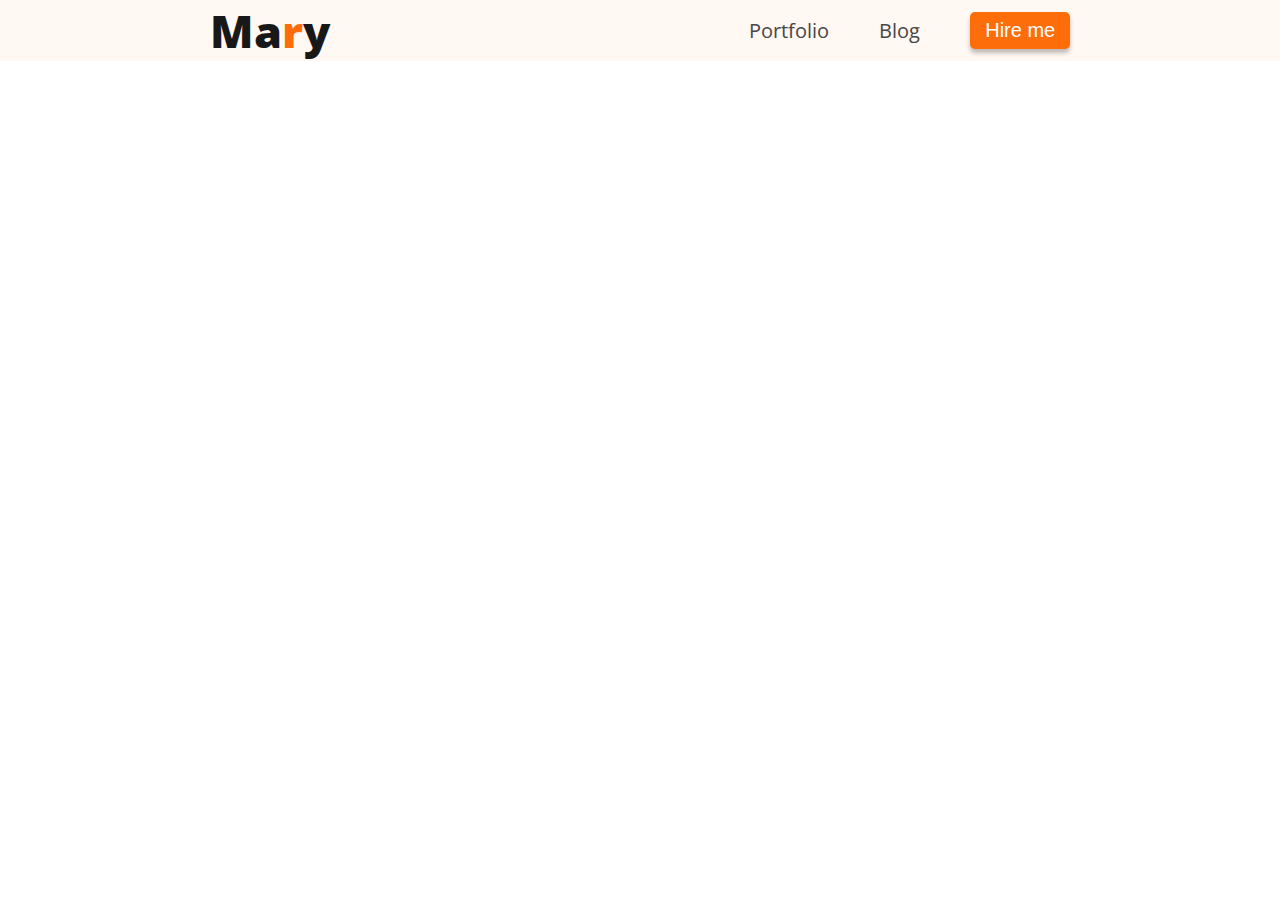
==== index.html @ 1bf66d16 "add navbar" ====
<!DOCTYPE html>
<html lang="en">
<head>
    <meta charset="UTF-8">
    <meta name="viewport" content="width=device-width, initial-scale=1.0">
    <title>Web Developer Portfolio</title>
    <link rel="stylesheet" href="css/style.css">
</head>
<body>
    <header>
        <nav>
            <p>Ma<span>r</span>y</p>
            <ul>
            <li><a href="#">
                Portfolio
            </a></li>
            <li><a href="#">
                Blog
            </a></li>
            <li><button class="btn">
                Hire me
            </button></li>
            </ul> 
        </nav>
    </header>
</body>
</html>
---- css/style.css ----
@import url('https://fonts.googleapis.com/css2?family=Open+Sans:wght@400;500;600;700;800&display=swap');


*{
    margin: 0;
    padding: 0;
    box-sizing: border-box;
}


body{
    font-family: Open Sans;
}

header{
    background-color: #FFF8F3;
}

header > nav,
header > nav ul{
    display: flex;
    justify-content: space-around;
    align-items: center;
}

header > nav ul{
    gap: 50px;
}

header > nav ul > li{
    list-style: none;
}

header > nav ul a{
    text-decoration: none;
    color: #474747;
    font-size: 20px;
}

.btn{
    padding: 7px 15px;
    border-radius: 5px;
    background: #FD6E0A;
    box-shadow: 0px 4px 4px 0px rgba(0, 0, 0, 0.25);
    color: #FFF;
    font-size: 20px;
    cursor: pointer;
    border: none;
}

nav .btn:hover{
    background-color: white;
    border: 1px solid #FD6E0A;
    color: #FD6E0A;
}

nav a:hover{
    color: #FD6E0A;
}


nav >p {
    color: #181818;
    font-size: 45px;
    font-weight: 800;
}

nav > p > span{
    color: #FD6E0A;
}
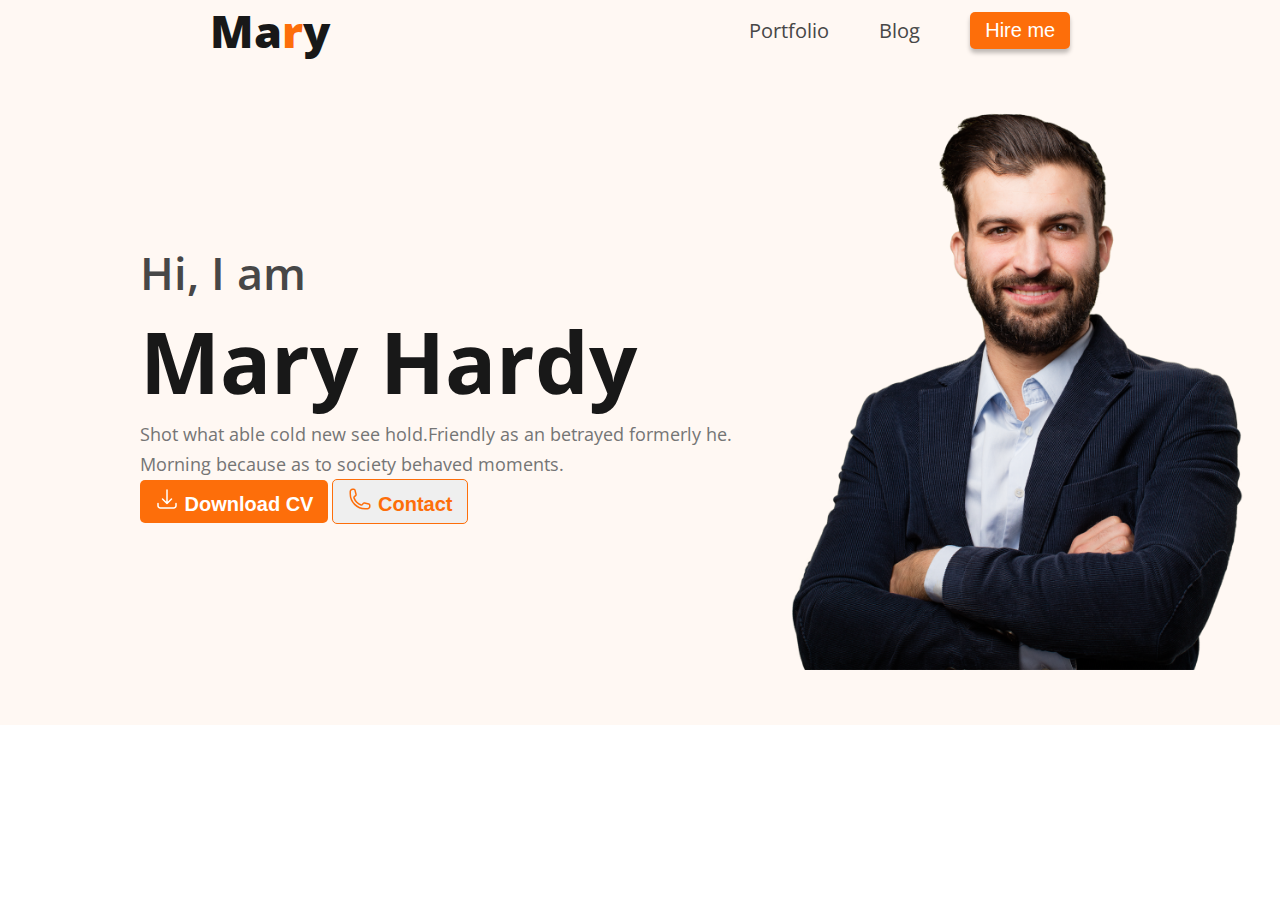
==== commit 5451975d: "banner section added" ====
--- a/index.html
+++ b/index.html
@@ -22,6 +22,23 @@
             </button></li>
             </ul> 
         </nav>
+
+        <section class="banner">
+            <div class="banner-text">
+                <p class="p-first">Hi, I am</p>
+                <h1>Mary Hardy</h1>
+                <p class="p-sec">Shot what able cold new see hold.Friendly as an betrayed formerly he. Morning because as to society behaved moments.</p>
+                <button class="download-btn"> <svg xmlns="http://www.w3.org/2000/svg" width="24" height="24" viewBox="0 0 24 24" fill="none">
+                    <path d="M3 16.5V18.75C3 19.3467 3.23705 19.919 3.65901 20.341C4.08097 20.7629 4.65326 21 5.25 21H18.75C19.3467 21 19.919 20.7629 20.341 20.341C20.7629 19.919 21 19.3467 21 18.75V16.5M16.5 12L12 16.5M12 16.5L7.5 12M12 16.5V3" stroke="white" stroke-width="1.5" stroke-linecap="round" stroke-linejoin="round"/>
+                  </svg> Download CV</button>
+                  <button class="contact-btn"> <svg xmlns="http://www.w3.org/2000/svg" width="24" height="24" viewBox="0 0 24 24" fill="none">
+                    <path d="M2.25 6.75C2.25 15.034 8.966 21.75 17.25 21.75H19.5C20.0967 21.75 20.669 21.5129 21.091 21.091C21.5129 20.669 21.75 20.0967 21.75 19.5V18.128C21.75 17.612 21.399 17.162 20.898 17.037L16.475 15.931C16.035 15.821 15.573 15.986 15.302 16.348L14.332 17.641C14.05 18.017 13.563 18.183 13.122 18.021C11.4849 17.4191 9.99815 16.4686 8.76478 15.2352C7.53141 14.0018 6.58087 12.5151 5.979 10.878C5.817 10.437 5.983 9.95 6.359 9.668L7.652 8.698C8.015 8.427 8.179 7.964 8.069 7.525L6.963 3.102C6.90214 2.85869 6.76172 2.6427 6.56405 2.48834C6.36638 2.33397 6.1228 2.25008 5.872 2.25H4.5C3.90326 2.25 3.33097 2.48705 2.90901 2.90901C2.48705 3.33097 2.25 3.90326 2.25 4.5V6.75Z" stroke="#FD6E0A" stroke-width="1.5" stroke-linecap="round" stroke-linejoin="round"/>
+                  </svg> Contact</button>
+            </div>
+            <figure>
+                <img class="profile-pic" src="images/hardy.png" alt="">
+            </figure>
+        </section>
     </header>
 </body>
 </html>--- a/css/style.css
+++ b/css/style.css
@@ -68,4 +68,63 @@
 
 nav > p > span{
     color: #FD6E0A;
+}
+
+
+
+/* banner style css */
+
+
+.banner{
+    display: flex;
+    align-items: center;
+    padding: 30px 30px 50px 140px;
+}
+
+.banner-text > .p-first {
+    color:  #474747;
+    font-size: 45px;
+    font-weight: 600;
+}
+
+.banner-text > h1{
+    color: var(--dark-01, #181818);
+    font-size: 85px;
+    font-weight: 700;
+}
+
+.banner-text > .p-sec{
+    color: var(--dark-03, #757575);
+    font-size: 18px;
+    font-weight: 400;
+    line-height: 30px;
+}
+
+.banner img{
+    width: 500px;
+}
+
+.banner button{
+    padding: 7px 15px;
+    font-size: 20px;
+    font-weight: 700;
+    text-align: center;
+    border-radius: 5px;
+}
+
+button svg{
+    width: 24px;
+    height: 24px;
+    flex-shrink: 0;
+}
+
+.banner .download-btn{
+    background-color: #FD6E0A;
+    color: white;
+    border: none;
+}
+
+.banner .contact-btn{
+    color: #FD6E0A;
+    border: 1px solid #FD6E0A;
 }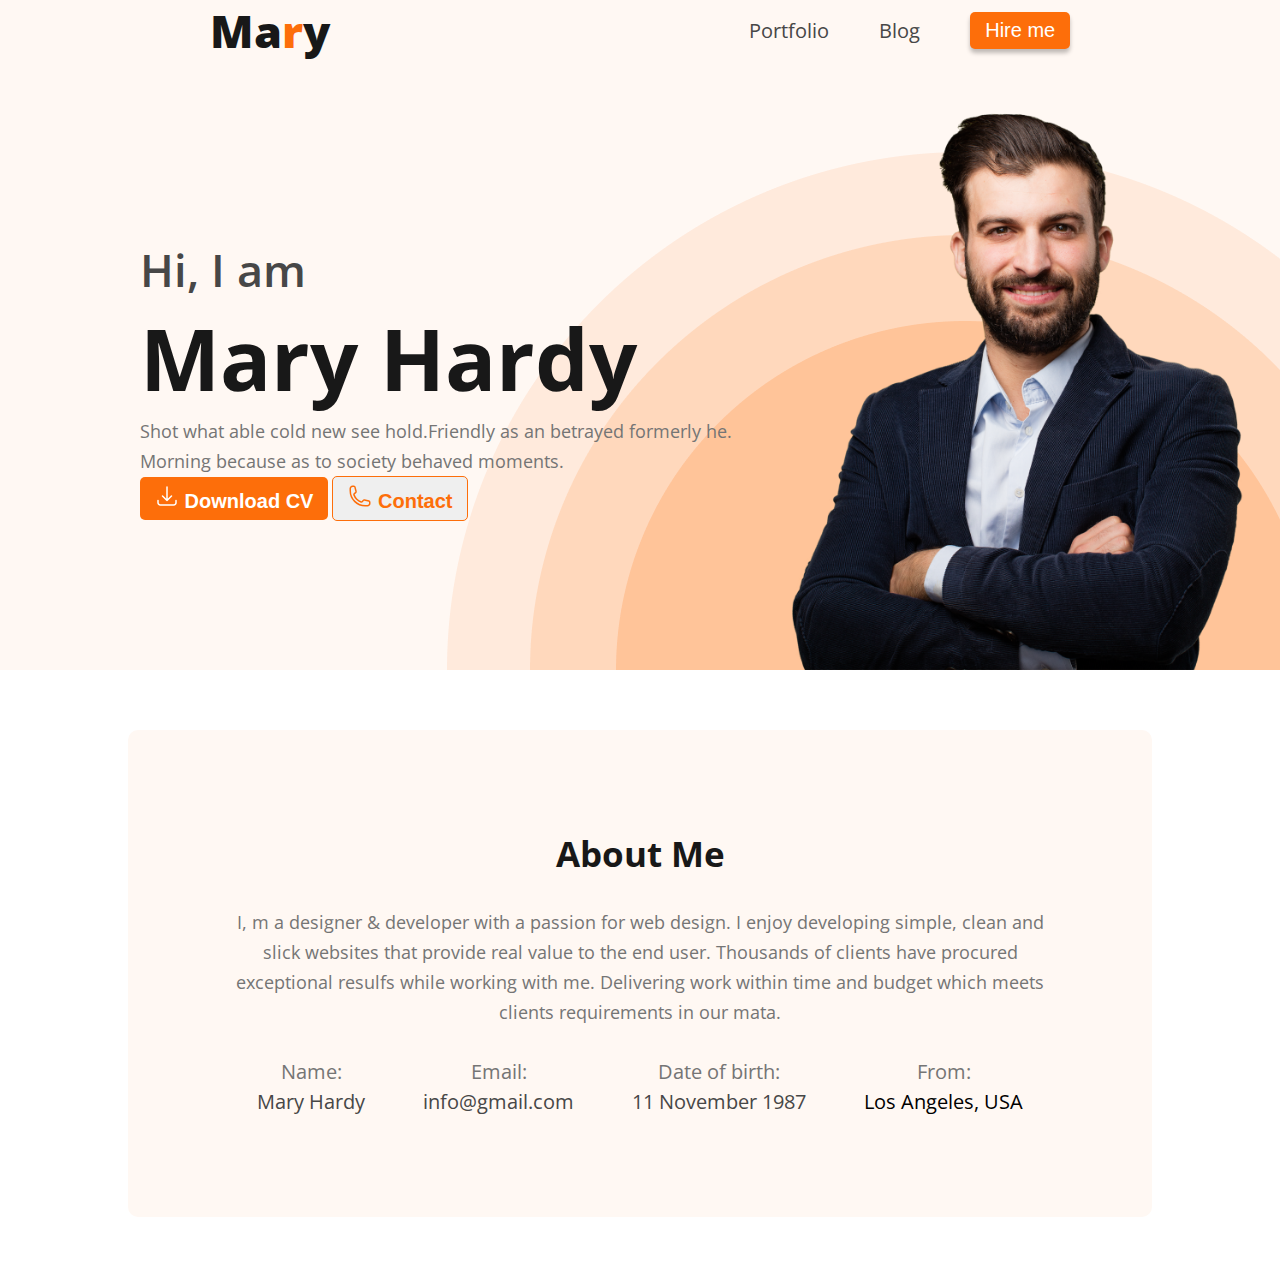
==== commit 4e0e4ea3: "about me section added" ====
--- a/index.html
+++ b/index.html
@@ -35,10 +35,55 @@
                     <path d="M2.25 6.75C2.25 15.034 8.966 21.75 17.25 21.75H19.5C20.0967 21.75 20.669 21.5129 21.091 21.091C21.5129 20.669 21.75 20.0967 21.75 19.5V18.128C21.75 17.612 21.399 17.162 20.898 17.037L16.475 15.931C16.035 15.821 15.573 15.986 15.302 16.348L14.332 17.641C14.05 18.017 13.563 18.183 13.122 18.021C11.4849 17.4191 9.99815 16.4686 8.76478 15.2352C7.53141 14.0018 6.58087 12.5151 5.979 10.878C5.817 10.437 5.983 9.95 6.359 9.668L7.652 8.698C8.015 8.427 8.179 7.964 8.069 7.525L6.963 3.102C6.90214 2.85869 6.76172 2.6427 6.56405 2.48834C6.36638 2.33397 6.1228 2.25008 5.872 2.25H4.5C3.90326 2.25 3.33097 2.48705 2.90901 2.90901C2.48705 3.33097 2.25 3.90326 2.25 4.5V6.75Z" stroke="#FD6E0A" stroke-width="1.5" stroke-linecap="round" stroke-linejoin="round"/>
                   </svg> Contact</button>
             </div>
-            <figure>
+            
                 <img class="profile-pic" src="images/hardy.png" alt="">
-            </figure>
+            
         </section>
     </header>
+
+
+
+    <main class="main-container">
+        <section class="about">
+            <h2>
+                About Me
+            </h2>
+            <p class="about-me">
+                I, m a designer & developer with a passion for web design. I enjoy developing simple, clean and slick websites that provide real value to the end user. Thousands of clients have procured exceptional resulfs while working with me. Delivering work within time and budget which meets clients requirements in our mata. 
+            </p>
+            <div class="info">
+                <div>
+                    <p class="info-q">
+                        Name: 
+                    </p>
+                    <p class="info-ans">
+                        Mary Hardy
+                    </p>
+                </div>
+                <div>
+                    <p class="info-q">
+                        Email:
+                    </p>
+                    <p class="info-ans">
+                        info@gmail.com
+                    </p>
+                </div>
+                <div>
+                    <p class="info-q">
+                        Date of birth:
+                    </p>
+                    <p class="info-ans">
+                        11 November 1987
+                    </p>
+                </div>
+                <div>
+                    <p class="info-q">
+                        From:
+                    </p class="info-ans">
+                    <p> Los Angeles, USA</p>
+                </div>
+            </div>
+        </section>
+    </main>
 </body>
 </html>--- a/css/style.css
+++ b/css/style.css
@@ -15,6 +15,9 @@
 
 header{
     background-color: #FFF8F3;
+    background-image: url("../images/header_bg.png");
+    background-repeat: no-repeat;
+    background-position: bottom right;
 }
 
 header > nav,
@@ -78,7 +81,7 @@
 .banner{
     display: flex;
     align-items: center;
-    padding: 30px 30px 50px 140px;
+    padding: 30px 30px 0px 140px;
 }
 
 .banner-text > .p-first {
@@ -104,6 +107,8 @@
     width: 500px;
 }
 
+
+
 .banner button{
     padding: 7px 15px;
     font-size: 20px;
@@ -127,4 +132,57 @@
 .banner .contact-btn{
     color: #FD6E0A;
     border: 1px solid #FD6E0A;
+}
+
+/* main css code */
+
+.main-container {
+    max-width: 1180px;
+    width: 80%;
+    margin: 0 auto;
+}
+
+.about{
+    text-align: center;
+    border-radius: 10px;
+    background: rgb(255, 248, 243,1);
+    margin: 60px 0;
+    padding: 100px;
+}
+
+.about h2{
+    color: var(--dark-01, #181818);
+    font-size: 35px;
+    font-weight: 700;
+}
+
+.about-me{
+    color: var(--dark-03, #757575);
+    font-size: 18px;
+    font-weight: 400;
+    line-height: 30px;
+    padding: 30px 0;
+}
+
+.info{
+    display: flex;
+    align-items: center;
+    justify-content: space-around;
+}
+
+
+.about .info-q{
+   color: rgba(117, 117, 117, 1);
+
+}
+
+
+.info p{
+    font-size: 20px;
+    font-weight: 400;
+    line-height: 30px;
+}
+
+.info .info-ans{
+    color: rgba(71, 71, 71, 1);
 }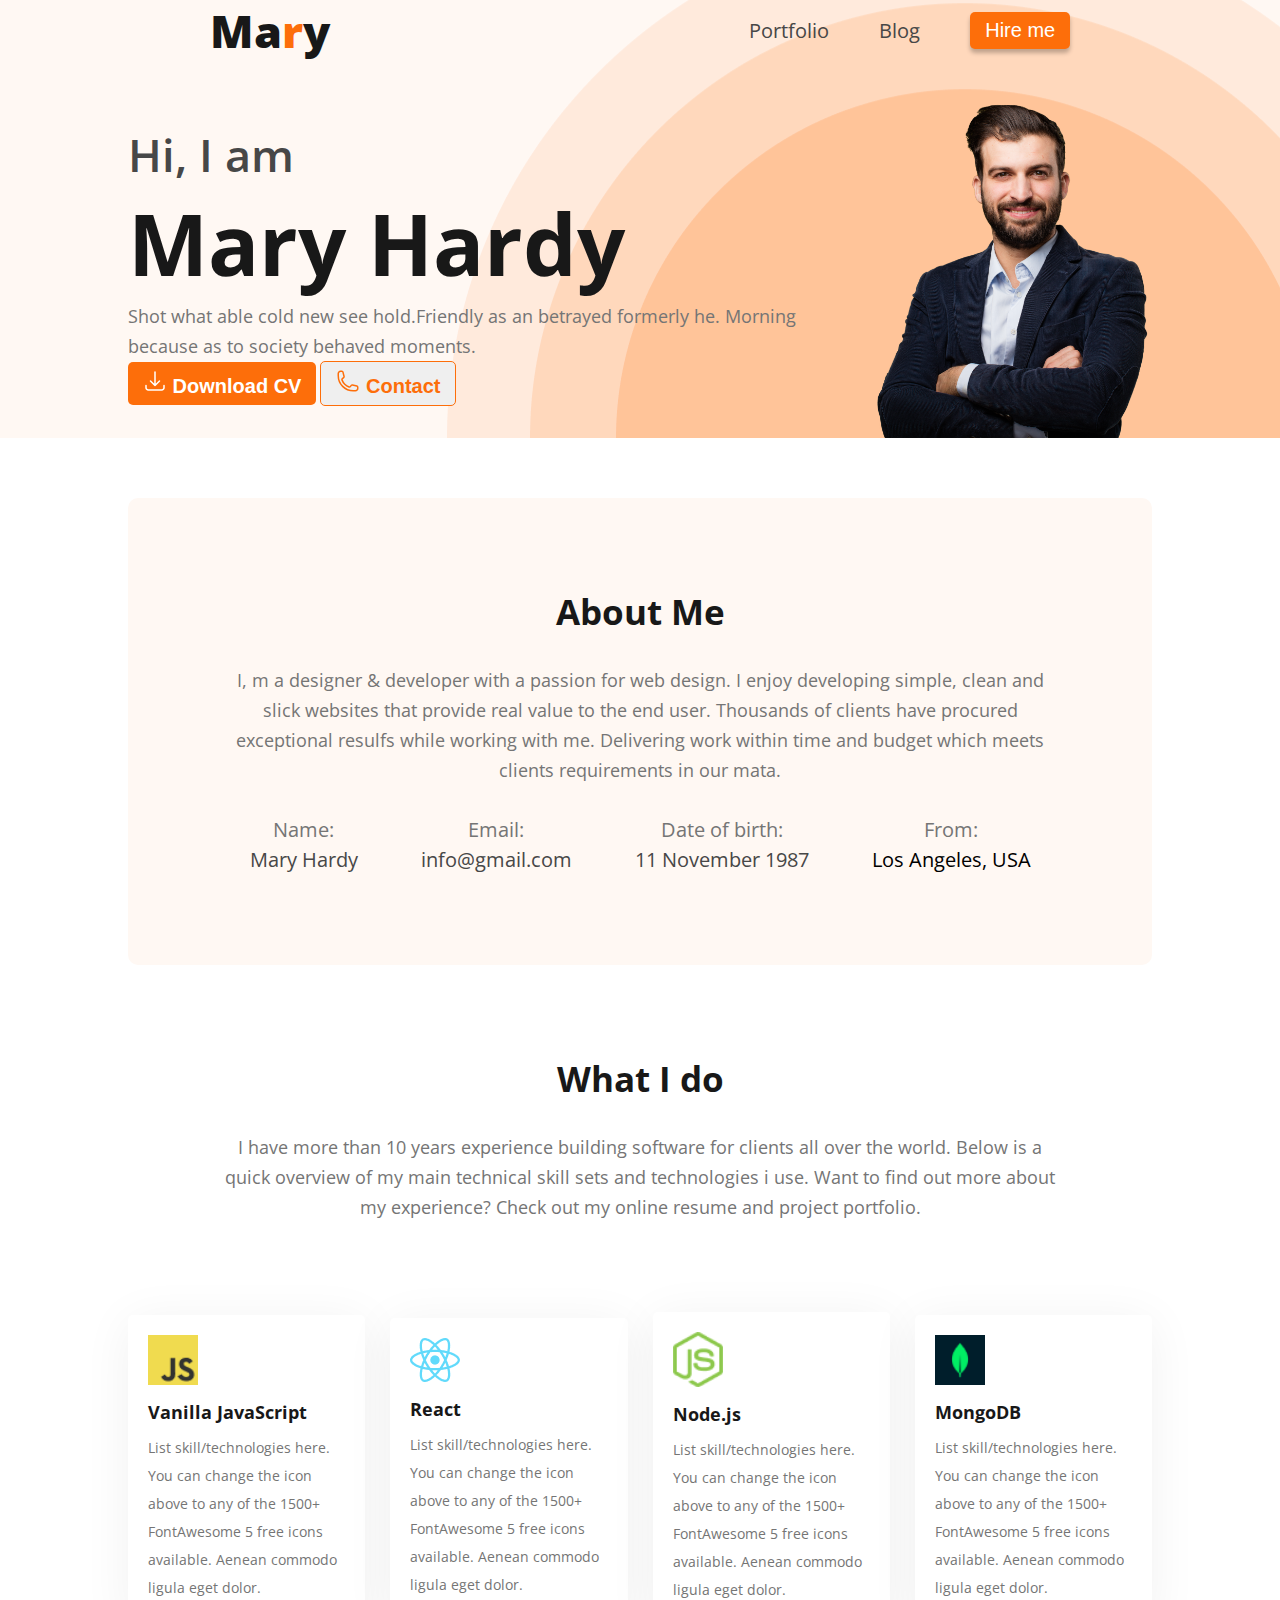
==== commit dca27e65: "add a section" ====
--- a/index.html
+++ b/index.html
@@ -84,6 +84,56 @@
                 </div>
             </div>
         </section>
+
+        <section>
+            <div class="discription-section">
+                <h2>
+                    What I do
+                </h2>
+                <p>
+                    I have more than 10 years experience building software for clients all over the world. Below is a quick overview of my main technical skill sets and technologies i use. Want to find out more about my experience? Check out my online resume and project portfolio.
+                </p>
+            </div>
+
+            <div class="skill-set-section">
+                <div class="skill">
+                    <img src="images/icons/js.png" alt="">
+                    <h3>
+                        Vanilla JavaScript
+                    </h3>
+                    <p>
+                        List skill/technologies here. You can change the icon above to any of the 1500+ FontAwesome 5 free icons available. Aenean commodo ligula eget dolor.
+                    </p>
+                </div>
+                <div class="skill">
+                    <img src="images/icons/react.png" alt="">
+                    <h3>
+                        React
+                    </h3>
+                    <p>
+                        List skill/technologies here. You can change the icon above to any of the 1500+ FontAwesome 5 free icons available. Aenean commodo ligula eget dolor.
+                    </p>
+                </div>
+                <div class="skill">
+                    <img src="images/icons/nodejs.png" alt="">
+                    <h3>
+                        Node.js
+                    </h3>
+                    <p>
+                        List skill/technologies here. You can change the icon above to any of the 1500+ FontAwesome 5 free icons available. Aenean commodo ligula eget dolor.
+                    </p>
+                </div>
+                <div class="skill">
+                    <img src="images/icons/mongo.png" alt="">
+                    <h3>
+                        MongoDB
+                    </h3>
+                    <p>
+                        List skill/technologies here. You can change the icon above to any of the 1500+ FontAwesome 5 free icons available. Aenean commodo ligula eget dolor.
+                    </p>
+                </div>
+            </div>
+        </section>
     </main>
 </body>
 </html>--- a/css/style.css
+++ b/css/style.css
@@ -81,13 +81,18 @@
 .banner{
     display: flex;
     align-items: center;
-    padding: 30px 30px 0px 140px;
+    padding: 30px 0px 0px 0px;
+    justify-content: space-around;
+    max-width: 1180px;
+    width: 80%;
+    margin: 0 auto;
 }
 
 .banner-text > .p-first {
     color:  #474747;
     font-size: 45px;
     font-weight: 600;
+    width: 500px;
 }
 
 .banner-text > h1{
@@ -104,7 +109,7 @@
 }
 
 .banner img{
-    width: 500px;
+    width: 300px;
 }
 
 
@@ -147,7 +152,7 @@
     border-radius: 10px;
     background: rgb(255, 248, 243,1);
     margin: 60px 0;
-    padding: 100px;
+    padding: 90px;
 }
 
 .about h2{
@@ -185,4 +190,59 @@
 
 .info .info-ans{
     color: rgba(71, 71, 71, 1);
-}+}
+
+
+/* what i do css */
+.discription-section{
+    text-align: center;
+    margin: 90px;
+}
+
+.discription-section h2{
+    color: var(--dark-01, #181818);
+    font-size: 35px;
+    font-weight: 700;
+}
+
+.discription-section p{
+    color: #757575;
+    font-size: 18px;
+    line-height: 30px;
+    margin: 30px 0;
+}
+
+/* skills set div code */
+
+.skill-set-section{
+    display: flex;
+    align-items: center;
+    /* justify-content: space-around; */
+    gap: 25px;
+}
+
+.skill{
+    border-radius: 5px;
+    background: #FFF;
+    box-shadow: 0px 6px 50px 0px rgba(0, 0, 0, 0.06);
+    width: 250px;
+    padding: 20px;
+}
+
+.skill img{
+    width: 50px;
+}
+
+.skill h3{
+    color: var(--dark-01, #181818);
+    font-size: 18px;
+    font-weight: 700;
+    margin: 10px 0;
+}
+
+.skill p{
+    color: var(--dark-03, #757575);
+    font-size: 14px;
+    font-weight: 400;
+    line-height: 28px;
+}
